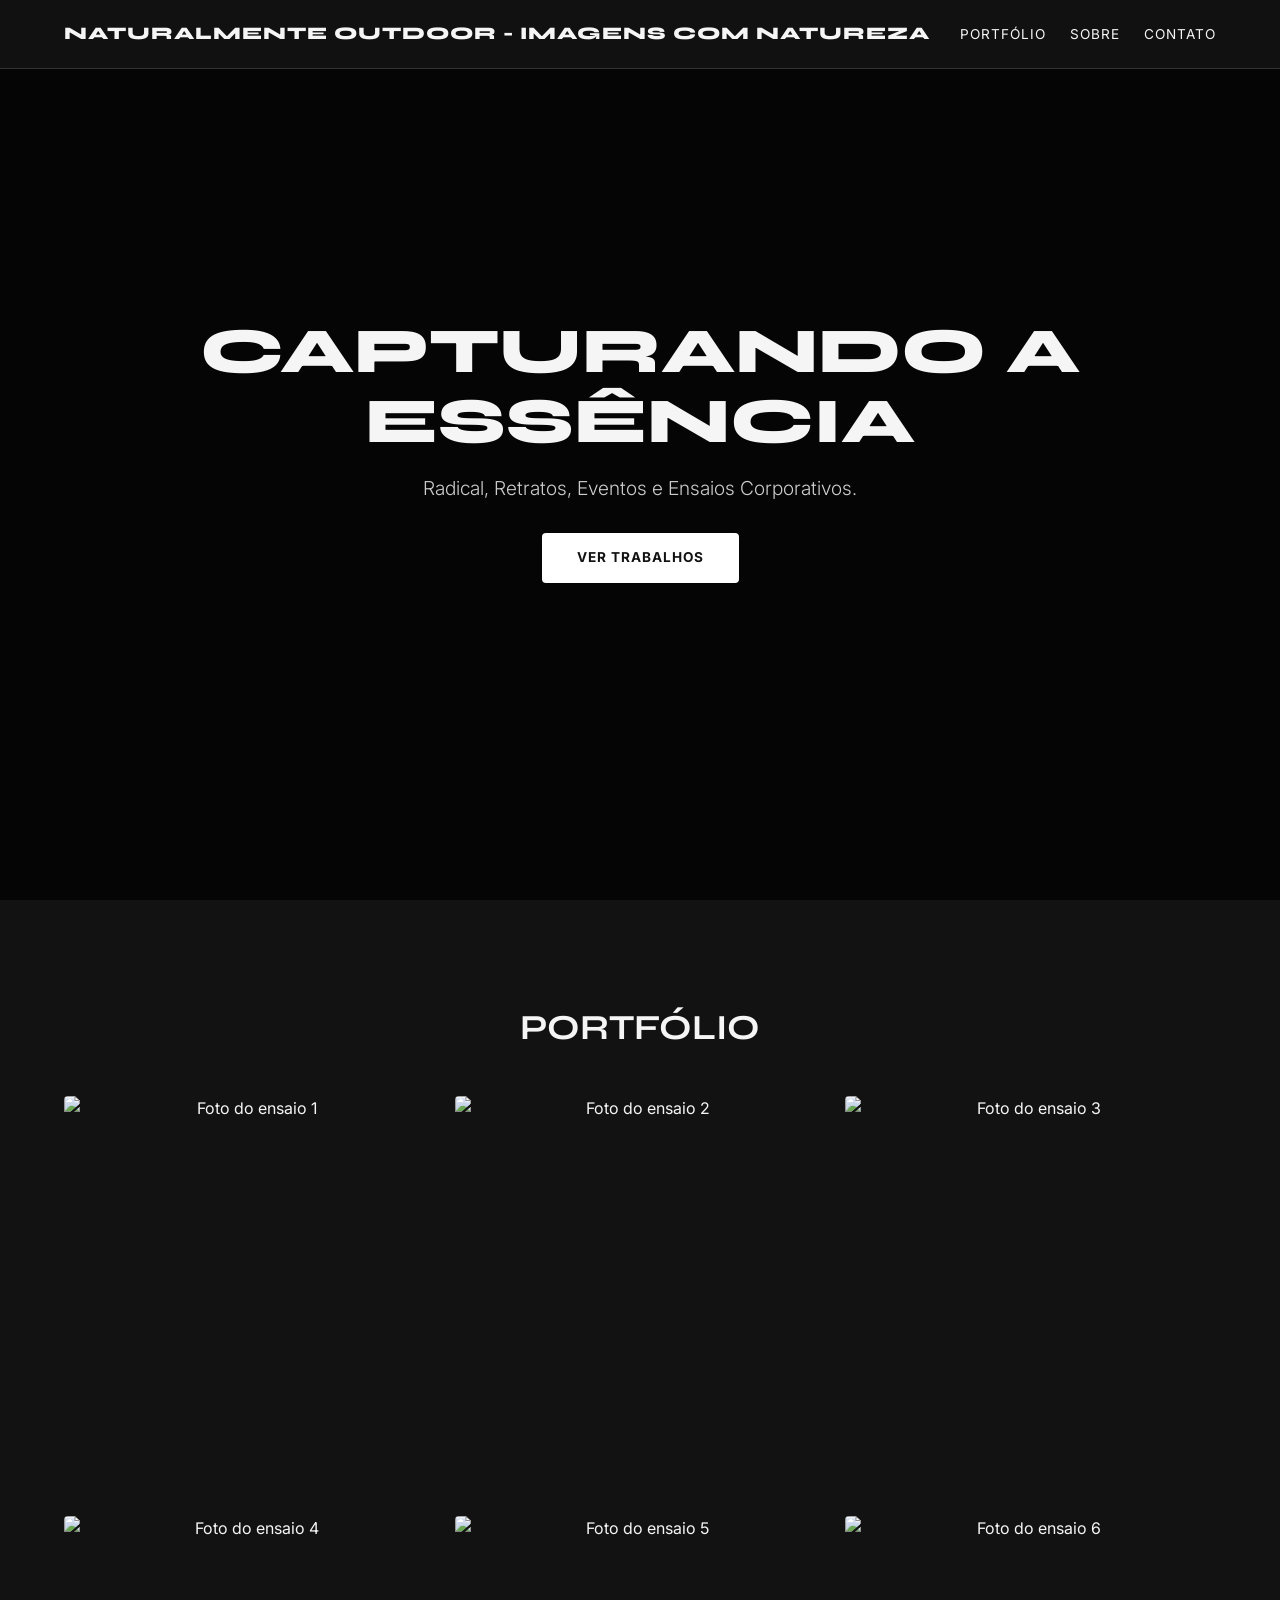
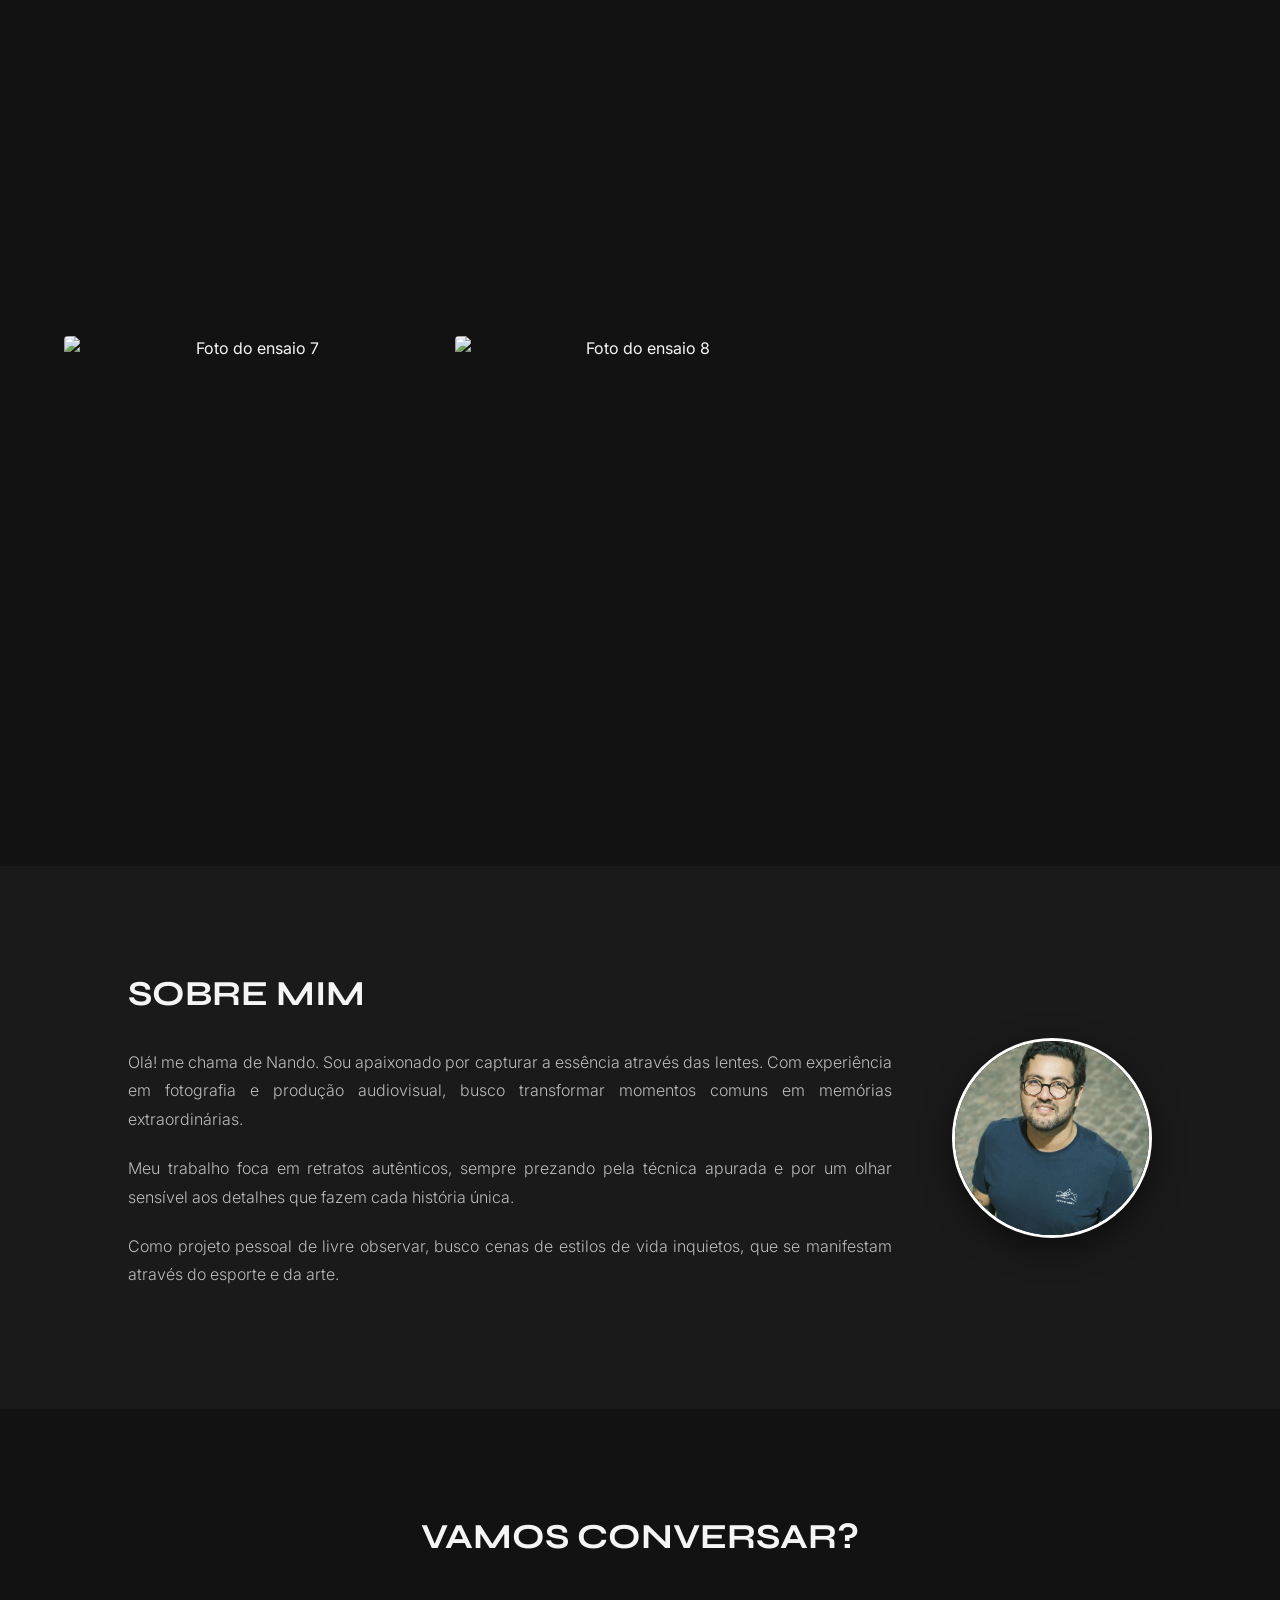
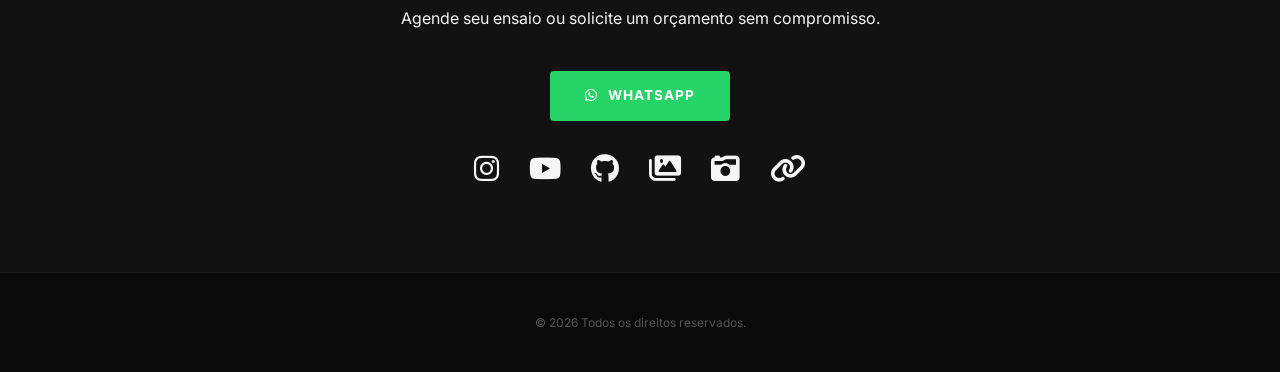
==== index.html @ 600b7ac5 "initial commit: Estrutura da landing page para perfil de fotografo" ====
<!DOCTYPE html>
<html lang="pt-BR">
<head>
    <meta charset="UTF-8">
    <meta name="viewport" content="width=device-width, initial-scale=1.0">
    <title>Fotógrafo | Portfólio</title>
    <link rel="stylesheet" href="css/style.css">
    <link rel="stylesheet" href="https://cdnjs.cloudflare.com/ajax/libs/font-awesome/6.0.0/css/all.min.css">
    <link href="https://fonts.googleapis.com/css2?family=Inter:wght@300;400&family=Syne:wght@400;700;800&display=swap" rel="stylesheet">
</head>
<body>

    <header>
        <div class="logo">NATURALMENTE OUTDOOR - Imagens com natureza</div>
        <nav>
            <a href="#portfolio">Portfólio</a>
            <a href="#sobre">Sobre</a>
            <a href="#contato">Contato</a>
        </nav>
    </header>

    <section id="hero">
        <h1>Capturando a Essência</h1>
        <p>Radical, Retratos, Eventos e Ensaios Corporativos.</p>
        <a href="#portfolio" class="btn">Ver Trabalhos</a>
    </section>


    <section id="portfolio">
        <h2>Portfólio</h2>
        <div class="gallery">
            <img src="https://picsum.photos/800/600?random=1" alt="Foto do ensaio 1">
            <img src="https://picsum.photos/800/600?random=2" alt="Foto do ensaio 2">
            <img src="https://picsum.photos/800/600?random=3" alt="Foto do ensaio 3">
            <img src="https://picsum.photos/800/600?random=4" alt="Foto do ensaio 4">
            <img src="https://picsum.photos/800/600?random=5" alt="Foto do ensaio 5">
            <img src="https://picsum.photos/800/600?random=6" alt="Foto do ensaio 6">
            <img src="https://picsum.photos/800/600?random=7" alt="Foto do ensaio 7">
            <img src="https://picsum.photos/800/600?random=8" alt="Foto do ensaio 8">
        </div>
    </section>

    <section id="sobre">
        <div class="container-sobre">
            <div class="sobre-texto">
                <h2>Sobre Mim</h2>
                <p>
                    Olá! me chama de Nando. Sou apaixonado por capturar a essência através das lentes. 
                    Com experiência em fotografia e produção audiovisual, busco transformar momentos 
                    comuns em memórias extraordinárias.
                </p>
                <p>
                    Meu trabalho foca em retratos autênticos, sempre prezando pela técnica apurada e por um olhar sensível 
                    aos detalhes que fazem cada história única. 
                </p>
                <p>
                    Como projeto pessoal de livre observar, busco cenas de estilos de vida inquietos, que se manifestam através do esporte e da arte. 
                </p>
            </div>
            <div class="sobre-foto">
                <img src="assets/euPerfil.jpg" alt="Foto de Nando" class="foto-perfil">
            </div>
        </div>
    </section>

    <section id="contato">
    <h2>Vamos conversar?</h2>
    <p>Agende seu ensaio ou solicite um orçamento sem compromisso.</p>
    
    <div class="social-container">
        <a href="https://wa.me/5582981393349" target="_blank" class="btn btn-whatsapp">
            <i class="fab fa-whatsapp"></i> WhatsApp
        </a>
        
        <div class="icones-sociais">
            <a href="https://instagram.com/nando.foco" target="_blank" title="Instagram">
                <i class="fab fa-instagram"></i>
            </a>
            <a href="https://youtube.com/f3captures" target="_blank" title="YouTube">
                <i class="fab fa-youtube"></i>
            </a>
            <a href="https://github.com/Fernandobrand" target="_blank" title="GitHub">
                 <i class="fab fa-github"></i>
            </a>
            <a href="https://www.shutterstock.com/g/f3rnandobrandao" target="_blank" title="Shutterstock">
                  <i class="fas fa-images"></i>
            </a>
            <a href="https://nando.focoradical.com.br/" target="_blank" title="FocoRadical - Venda de Fotos">
                <i class="fas fa-camera-retro"></i>
            </a>
            <a href="https://airgo.bio/nandobrandao" target="_blank" title="Airgo">
                <i class="fas fa-link"></i>
            </a>

        </div>
    </div>
</section>

    <footer>
        <p>&copy; 2026 Todos os direitos reservados.</p>
    </footer>

    <script>
        document.querySelectorAll('a[href^="#"]').forEach(anchor => {
            anchor.addEventListener('click', function (e) {
                e.preventDefault();
                document.querySelector(this.getAttribute('href')).scrollIntoView({
                    behavior: 'smooth'
                });
            });
        });
    </script>
</body>
</html>
---- css/style.css ----
/* ESTILO GLOBAL E FONTES
   Syne: Para títulos e logo (Artística/Moderna)
   Inter: Para textos e leitura (Limpa/Profissional)
*/

* { 
    margin: 0; 
    padding: 0; 
    box-sizing: border-box; 
    font-family: 'Inter', sans-serif; 
}

html { 
    scroll-behavior: smooth; 
}

body { 
    background-color: #121212; 
    color: #f5f5f5; 
    line-height: 1.6;
}

/* CABEÇALHO */
header { 
    display: flex; 
    justify-content: space-between; 
    align-items: center;
    padding: 20px 5%; 
    background: rgba(18, 18, 18, 0.95); 
    position: fixed; 
    width: 100%; 
    top: 0; 
    z-index: 100; 
    border-bottom: 1px solid #333;
}

.logo { 
    font-family: 'Syne', sans-serif;
    font-size: 1.1rem; 
    font-weight: 800; 
    letter-spacing: 1px; 
    text-transform: uppercase;
}

nav a { 
    color: #f5f5f5; 
    text-decoration: none; 
    margin-left: 20px; 
    font-size: 0.85rem; 
    text-transform: uppercase;
    letter-spacing: 1px;
    transition: 0.3s; 
}

nav a:hover { 
    color: #888; 
}

/* BANNER PRINCIPAL (HERO) */
#hero { 
    height: 100vh; 
    display: flex; 
    flex-direction: column; 
    justify-content: center; 
    align-items: center; 
    text-align: center; 
    background: linear-gradient(rgba(0,0,0,0.75), rgba(0,0,0,0.75)), url('https://picsum.photos/1920/1080?random=10') center/cover no-repeat; 
    padding: 0 20px; 
}

#hero h1 { 
    font-family: 'Syne', sans-serif;
    font-size: 4rem; 
    font-weight: 800;
    margin-bottom: 15px; 
    text-transform: uppercase;
    line-height: 1.1;
}

#hero p { 
    font-size: 1.2rem; 
    margin-bottom: 30px; 
    color: #ccc; 
    font-weight: 300;
}

/* SEÇÕES GENÉRICAS */
section { 
    padding: 100px 5% 80px; 
    text-align: center; 
}

h2 { 
    font-family: 'Syne', sans-serif;
    font-size: 2.2rem; 
    margin-bottom: 40px; 
    font-weight: 700; 
    text-transform: uppercase;
}

/* PORTFÓLIO E GALERIA */
.portfolio-grid, .gallery { 
    display: grid; 
    grid-template-columns: repeat(auto-fit, minmax(300px, 1fr)); 
    gap: 20px; 
    margin-bottom: 50px;
}

.card {
    position: relative;
    overflow: hidden;
    border-radius: 4px;
    height: 400px;
}

.card img, .gallery img { 
    width: 100%; 
    height: 400px; 
    object-fit: cover; 
    border-radius: 4px; 
    transition: transform 0.5s ease, filter 0.5s ease;
    cursor: pointer;
    filter: grayscale(30%);
}

.card:hover img, .gallery img:hover { 
    transform: scale(1.05); 
    filter: grayscale(0%);
}

.info {
    position: absolute;
    bottom: 0;
    width: 100%;
    padding: 20px;
    background: linear-gradient(transparent, rgba(0,0,0,0.9));
    color: white;
    font-weight: bold;
    text-align: left;
}

/* SEÇÃO SOBRE */
#sobre {
    background-color: #1a1a1a;
    padding: 100px 10%;
}

.container-sobre {
    display: flex;
    align-items: center;
    justify-content: space-between;
    gap: 60px;
    max-width: 1200px;
    margin: 0 auto;
}

.sobre-texto {
    flex: 1;
    text-align: justify;
}

.sobre-texto h2 {
    text-align: left;
    margin-bottom: 25px;
}

.sobre-texto p {
    margin-bottom: 20px;
    color: #bbb;
    font-weight: 300;
    line-height: 1.8;
}

.sobre-foto {
    flex: 0 0 auto;
    display: flex;
    justify-content: center;
    align-items: center;
}

.foto-perfil {
    width: 200px !important; 
    height: 200px !important;
    object-fit: cover;
    border-radius: 50%;
    border: 3px solid #fff;
    box-shadow: 0 10px 30px rgba(0,0,0,0.5);
    flex-shrink: 0;
}

/* BOTÕES */
.btn { 
    display: inline-block; 
    padding: 14px 35px; 
    background: #fff; 
    color: #121212; 
    text-decoration: none; 
    font-weight: bold; 
    border-radius: 4px; 
    transition: 0.3s; 
    text-transform: uppercase; 
    letter-spacing: 1px; 
    font-size: 0.85rem;
}

.btn:hover { 
    background: #ccc; 
    transform: translateY(-2px); 
}

.btn-whatsapp { 
    background: #25D366; 
    color: #fff; 
    display: flex;
    align-items: center;
    gap: 10px;
}

.btn-whatsapp:hover { 
    background: #1ebe5d; 
    color: #fff;
}

/* MÍDIAS SOCIAIS */
.social-container {
    display: flex;
    flex-direction: column;
    align-items: center;
    gap: 25px;
    margin-top: 40px;
}

.icones-sociais {
    display: flex;
    gap: 30px;
}

.icones-sociais a {
    color: #f5f5f5;
    font-size: 1.8rem;
    transition: 0.4s cubic-bezier(0.175, 0.885, 0.32, 1.275);
}

.icones-sociais a:hover {
    transform: scale(1.2) translateY(-5px);
}

/* Cores de Hover Redes Sociais */
.icones-sociais a .fa-instagram:hover { color: #E1306C; }
.icones-sociais a .fa-youtube:hover { color: #FF0000; }
.icones-sociais a .fa-github:hover { color: #6e5494; }
.icones-sociais a .fa-images:hover { color: #f58220; } /* Shutterstock */



/* RODAPÉ */
footer { 
    text-align: center; 
    padding: 40px; 
    background: #0a0a0a; 
    font-size: 0.75rem; 
    color: #555; 
    border-top: 1px solid #1a1a1a;
}

/* RESPONSIVIDADE */
@media (max-width: 900px) {
    #hero h1 { font-size: 2.8rem; }
    .container-sobre { flex-direction: column; text-align: center; gap: 40px; }
    .sobre-texto h2 { text-align: center; }
    .sobre-texto { text-align: justify; }
}

@media (max-width: 600px) {
    header { flex-direction: column; gap: 15px; }
    nav a { margin: 0 8px; font-size: 0.75rem; }
    #hero h1 { font-size: 2.2rem; }
    .foto-perfil { width: 150px !important; height: 150px !important; }
}
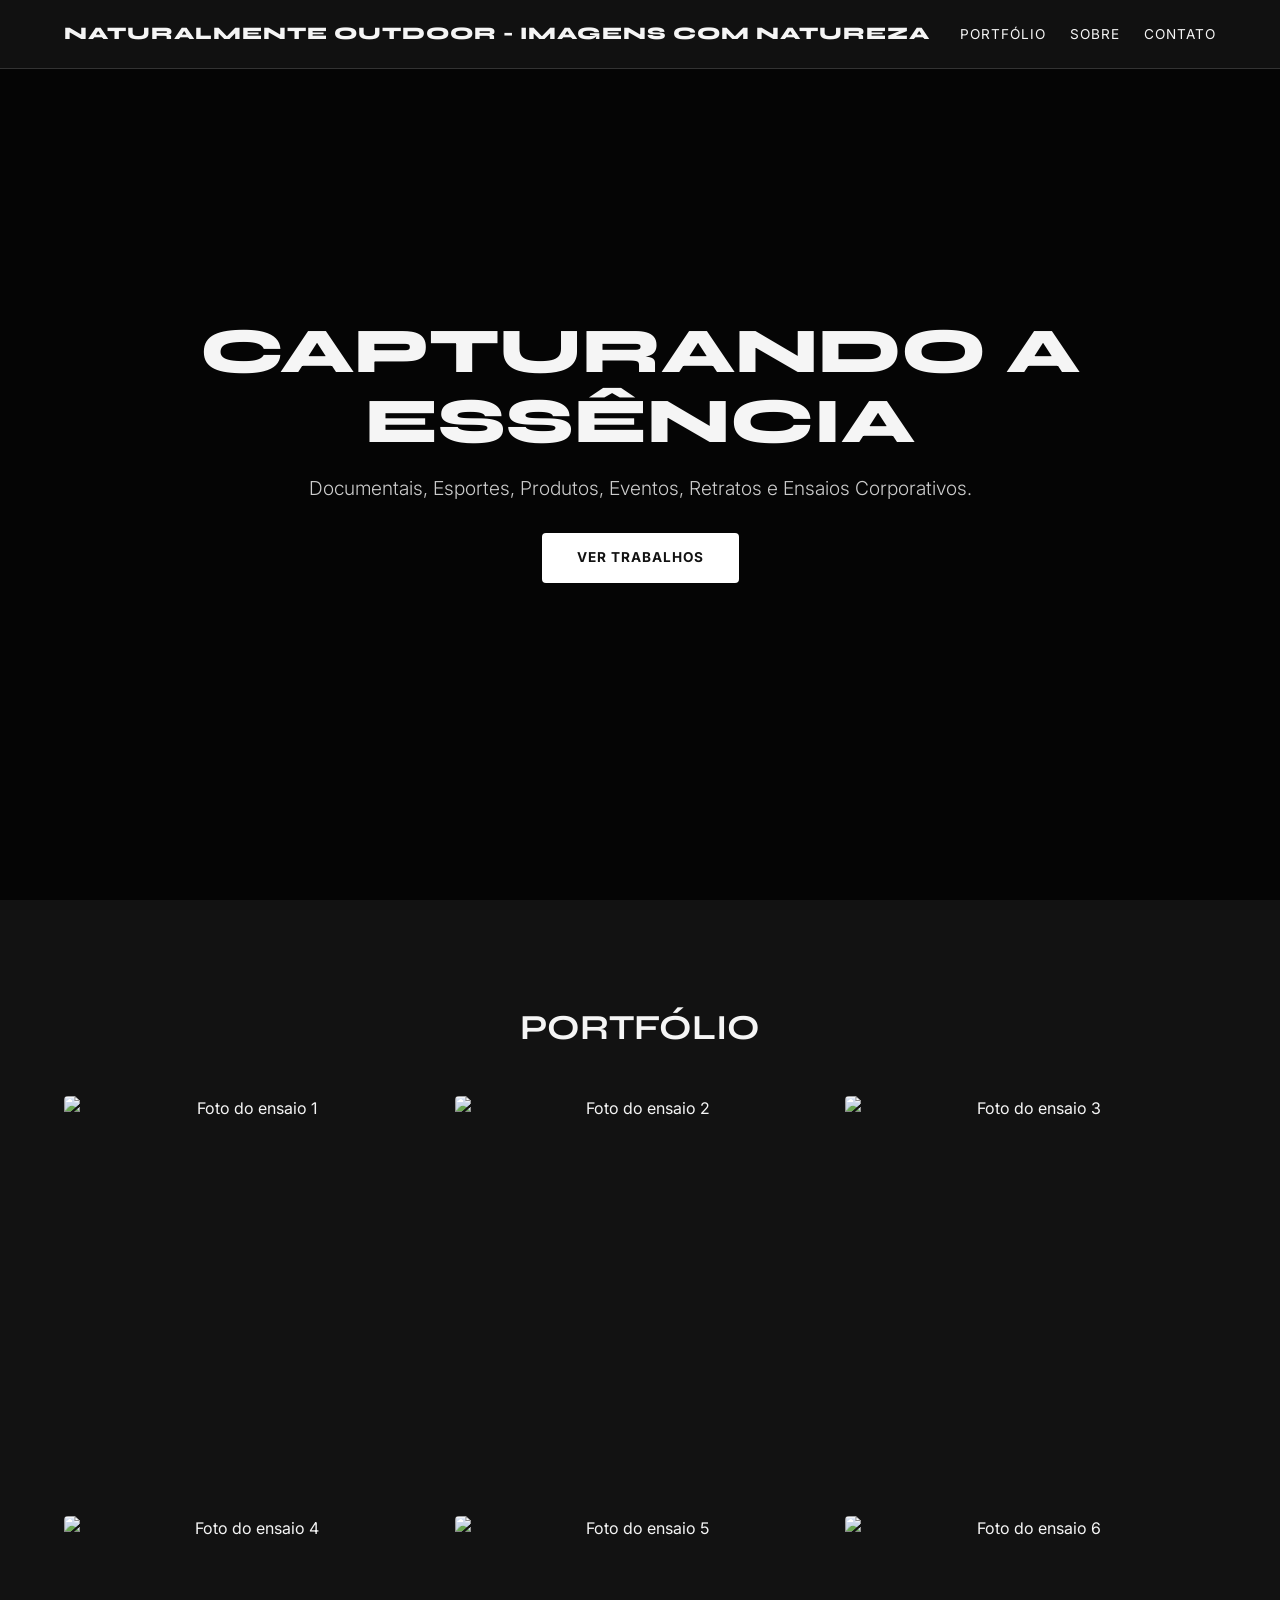
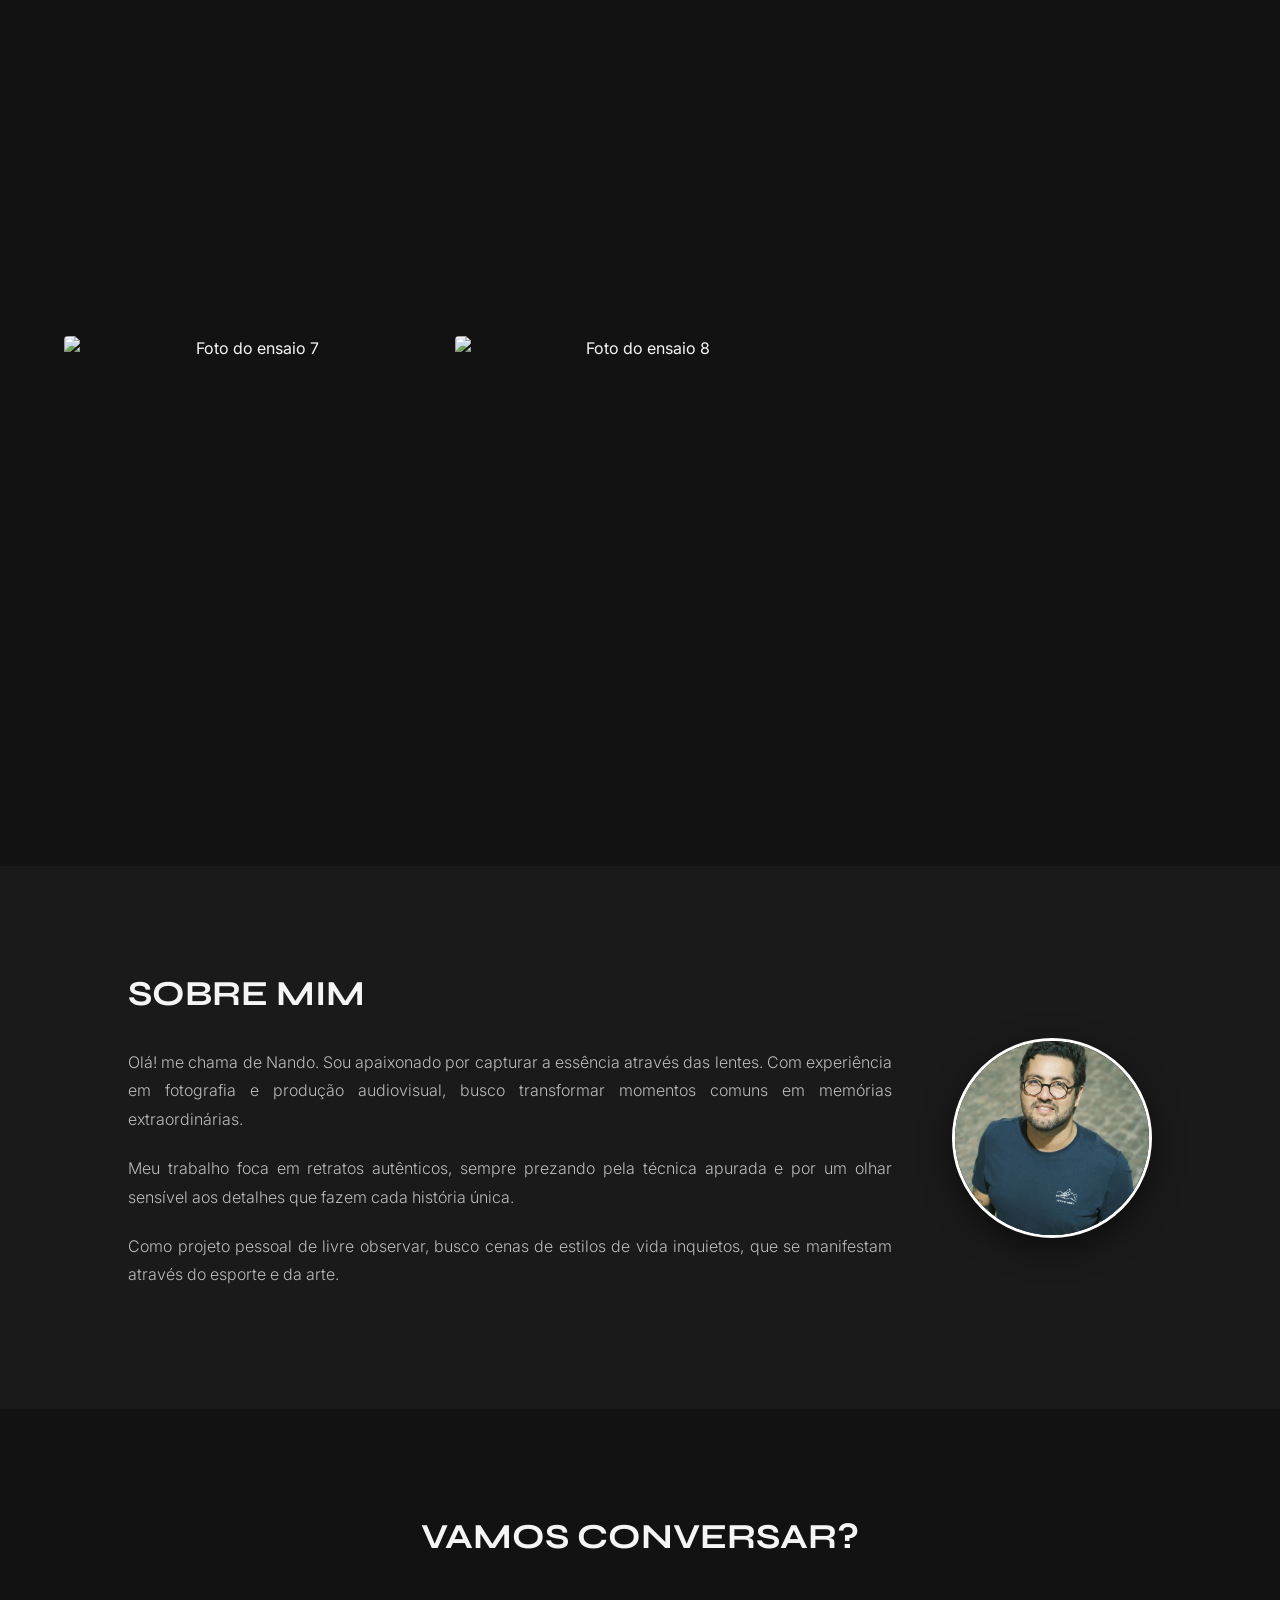
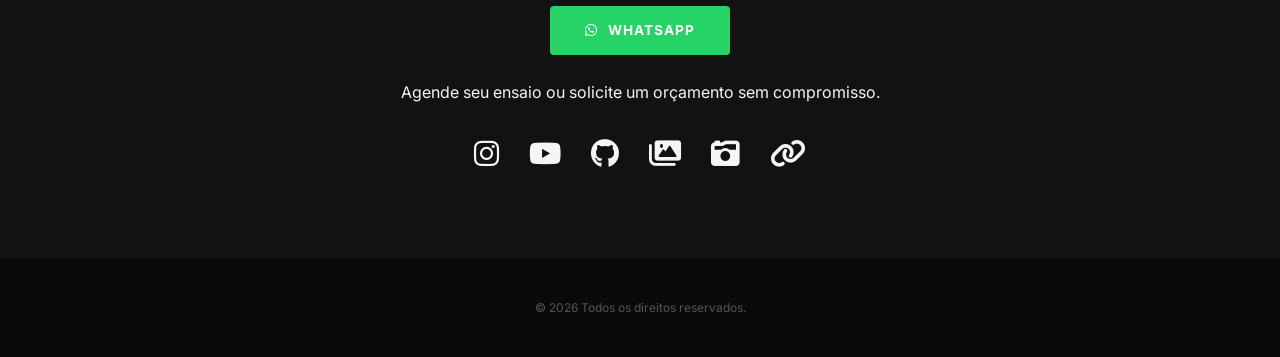
==== commit f9683468: "update simples de texto" ====
--- a/index.html
+++ b/index.html
@@ -21,7 +21,7 @@
 
     <section id="hero">
         <h1>Capturando a Essência</h1>
-        <p>Radical, Retratos, Eventos e Ensaios Corporativos.</p>
+        <p>Documentais, Esportes, Produtos, Eventos, Retratos e Ensaios Corporativos.</p>
         <a href="#portfolio" class="btn">Ver Trabalhos</a>
     </section>
 
@@ -64,37 +64,37 @@
     </section>
 
     <section id="contato">
-    <h2>Vamos conversar?</h2>
-    <p>Agende seu ensaio ou solicite um orçamento sem compromisso.</p>
-    
-    <div class="social-container">
-        <a href="https://wa.me/5582981393349" target="_blank" class="btn btn-whatsapp">
-            <i class="fab fa-whatsapp"></i> WhatsApp
-        </a>
-        
-        <div class="icones-sociais">
-            <a href="https://instagram.com/nando.foco" target="_blank" title="Instagram">
-                <i class="fab fa-instagram"></i>
+        <h2>Vamos conversar?</h2>
+        <div class="social-container">
+            
+            <a href="https://wa.me/5582981393349" target="_blank" class="btn btn-whatsapp">
+                <i class="fab fa-whatsapp"></i> WhatsApp
             </a>
-            <a href="https://youtube.com/f3captures" target="_blank" title="YouTube">
-                <i class="fab fa-youtube"></i>
-            </a>
-            <a href="https://github.com/Fernandobrand" target="_blank" title="GitHub">
-                 <i class="fab fa-github"></i>
-            </a>
-            <a href="https://www.shutterstock.com/g/f3rnandobrandao" target="_blank" title="Shutterstock">
-                  <i class="fas fa-images"></i>
-            </a>
-            <a href="https://nando.focoradical.com.br/" target="_blank" title="FocoRadical - Venda de Fotos">
-                <i class="fas fa-camera-retro"></i>
-            </a>
-            <a href="https://airgo.bio/nandobrandao" target="_blank" title="Airgo">
-                <i class="fas fa-link"></i>
-            </a>
+            <p>Agende seu ensaio ou solicite um orçamento sem compromisso.</p>
+            
+            <div class="icones-sociais">
+                <a href="https://instagram.com/nando.foco" target="_blank" title="Instagram">
+                    <i class="fab fa-instagram"></i>
+                </a>
+                <a href="https://youtube.com/f3captures" target="_blank" title="YouTube">
+                    <i class="fab fa-youtube"></i>
+                </a>
+                <a href="https://github.com/Fernandobrand" target="_blank" title="GitHub">
+                    <i class="fab fa-github"></i>
+                </a>
+                <a href="https://www.shutterstock.com/g/f3rnandobrandao" target="_blank" title="Shutterstock">
+                    <i class="fas fa-images"></i>
+                </a>
+                <a href="https://nando.focoradical.com.br/" target="_blank" title="FocoRadical - Venda de Fotos">
+                    <i class="fas fa-camera-retro"></i>
+                </a>
+                <a href="https://airgo.bio/nandobrandao" target="_blank" title="Airgo">
+                    <i class="fas fa-link"></i>
+                </a>
 
+            </div>
         </div>
-    </div>
-</section>
+    </section>
 
     <footer>
         <p>&copy; 2026 Todos os direitos reservados.</p>
@@ -110,5 +110,18 @@
             });
         });
     </script>
+    <script>
+    // Bloqueia o botão direito
+    document.addEventListener('contextmenu', event => event.preventDefault());
+
+    // Bloqueia atalhos como F12, Ctrl+Shift+I, Ctrl+U
+    document.onkeydown = function(e) {
+        if (e.keyCode == 123 || 
+            (e.ctrlKey && e.shiftKey && e.keyCode == 'I'.charCodeAt(0)) || 
+            (e.ctrlKey && e.keyCode == 'U'.charCodeAt(0))) {
+            return false;
+        }
+    };
+</script>
 </body>
 </html>
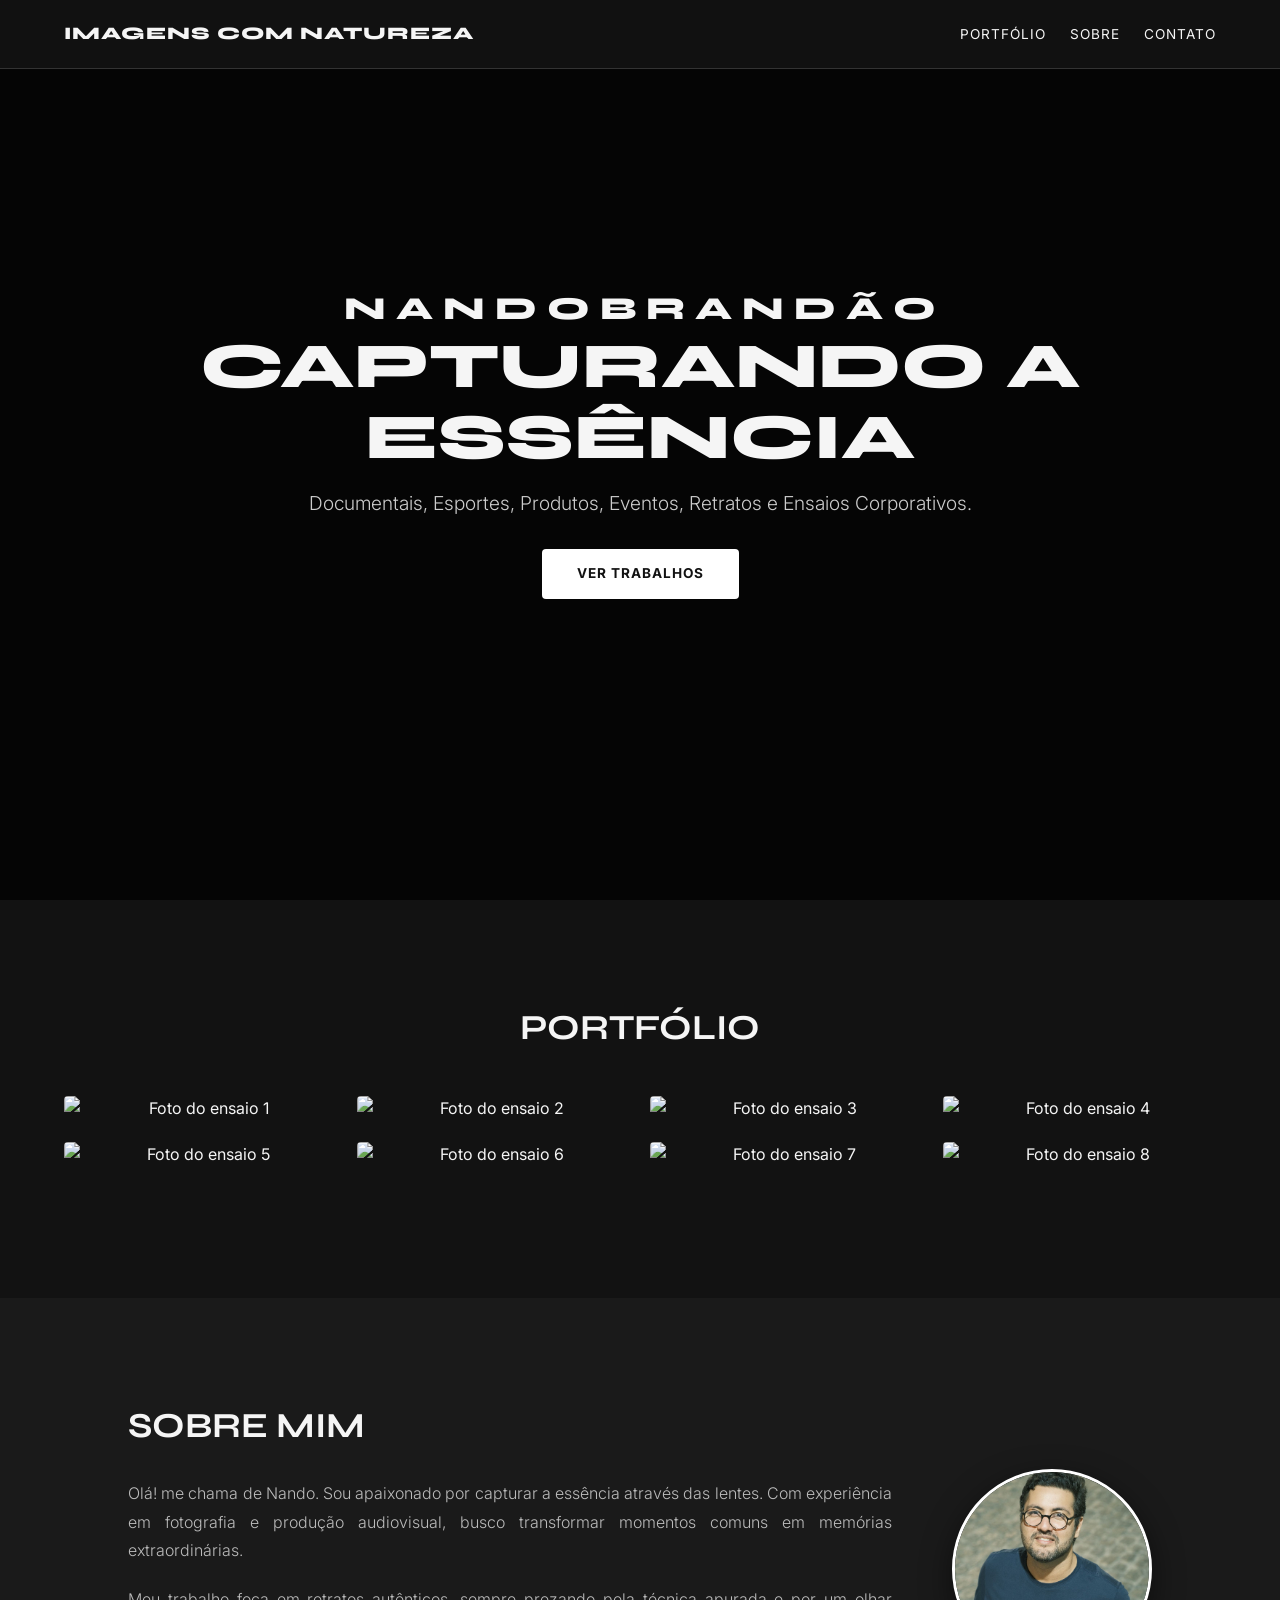
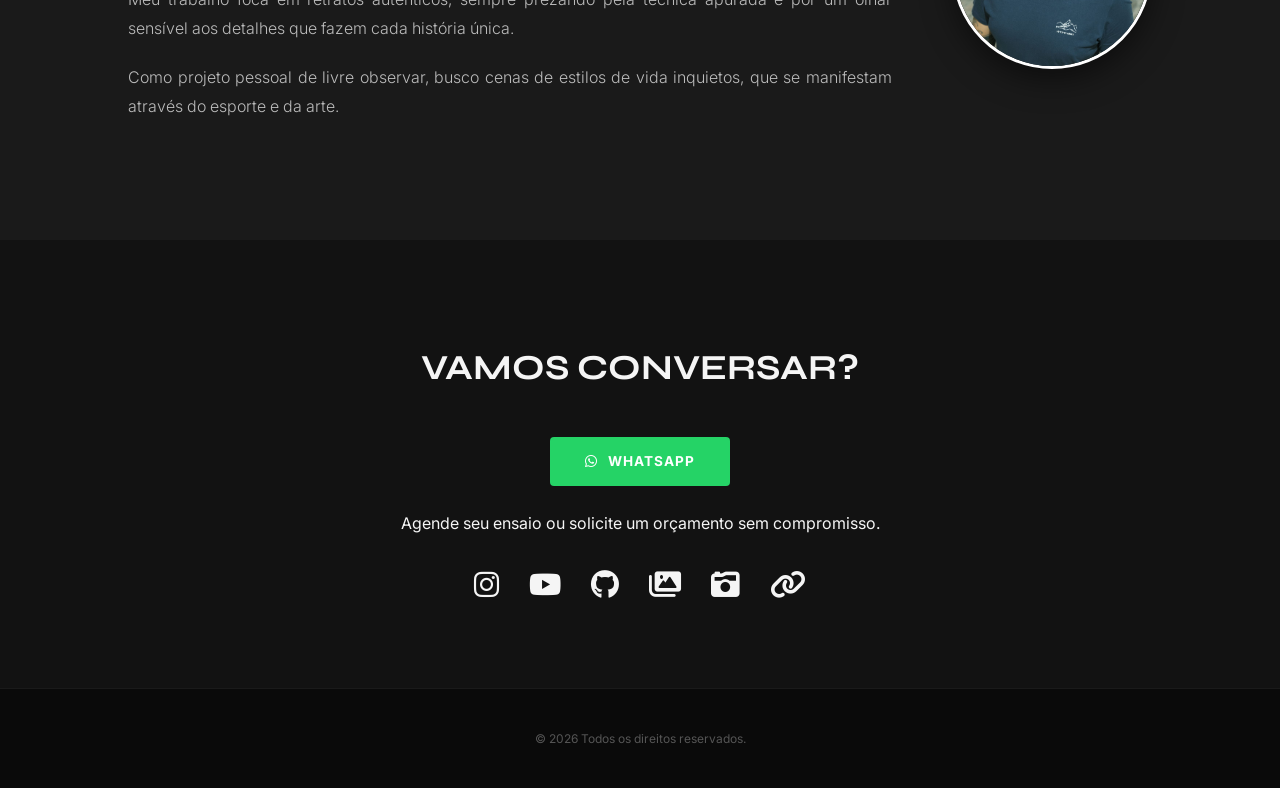
==== commit 2481e66e: "update simples de texto" ====
--- a/index.html
+++ b/index.html
@@ -3,7 +3,7 @@
 <head>
     <meta charset="UTF-8">
     <meta name="viewport" content="width=device-width, initial-scale=1.0">
-    <title>Fotógrafo | Portfólio</title>
+    <title>Nando Brandão | Fotógrafo</title>
     <link rel="stylesheet" href="css/style.css">
     <link rel="stylesheet" href="https://cdnjs.cloudflare.com/ajax/libs/font-awesome/6.0.0/css/all.min.css">
     <link href="https://fonts.googleapis.com/css2?family=Inter:wght@300;400&family=Syne:wght@400;700;800&display=swap" rel="stylesheet">
@@ -11,7 +11,7 @@
 <body>
 
     <header>
-        <div class="logo">NATURALMENTE OUTDOOR - Imagens com natureza</div>
+        <div class="logo">IMAGENS COM NATUREZA</div>
         <nav>
             <a href="#portfolio">Portfólio</a>
             <a href="#sobre">Sobre</a>
@@ -20,6 +20,7 @@
     </header>
 
     <section id="hero">
+        <h2>N a n d o   B r a n d ã o </h2> 
         <h1>Capturando a Essência</h1>
         <p>Documentais, Esportes, Produtos, Eventos, Retratos e Ensaios Corporativos.</p>
         <a href="#portfolio" class="btn">Ver Trabalhos</a>
@@ -29,8 +30,8 @@
     <section id="portfolio">
         <h2>Portfólio</h2>
         <div class="gallery">
-            <img src="https://picsum.photos/800/600?random=1" alt="Foto do ensaio 1">
-            <img src="https://picsum.photos/800/600?random=2" alt="Foto do ensaio 2">
+            <img src="https://picsum.photos/800/600?random=3" alt="Foto do ensaio 1">
+            <img src="https://picsum.photos/800/600?random=3" alt="Foto do ensaio 2">
             <img src="https://picsum.photos/800/600?random=3" alt="Foto do ensaio 3">
             <img src="https://picsum.photos/800/600?random=4" alt="Foto do ensaio 4">
             <img src="https://picsum.photos/800/600?random=5" alt="Foto do ensaio 5">
--- a/css/style.css
+++ b/css/style.css
@@ -76,6 +76,14 @@
     text-transform: uppercase;
     line-height: 1.1;
 }
+#hero h2 { 
+    font-family: 'Syne', sans-serif;
+    font-size: 2rem; 
+    font-weight: 800;
+    margin-bottom: 15px; 
+    text-transform: capitalize;
+    line-height: 0.5;
+}
 
 #hero p { 
     font-size: 1.2rem; 
@@ -98,10 +106,12 @@
     text-transform: uppercase;
 }
 
-/* PORTFÓLIO E GALERIA */
+/* PORTFÓLIO E GALERIA
+   Configurado para 4 colunas em telas grandes (Desktop)
+*/
 .portfolio-grid, .gallery { 
     display: grid; 
-    grid-template-columns: repeat(auto-fit, minmax(300px, 1fr)); 
+    grid-template-columns: repeat(4, 1fr); /* Força 4 colunas */
     gap: 20px; 
     margin-bottom: 50px;
 }
@@ -110,12 +120,12 @@
     position: relative;
     overflow: hidden;
     border-radius: 4px;
-    height: 400px;
+    height: 300px; /* Ajustado para manter harmonia com 4 colunas */
 }
 
 .card img, .gallery img { 
     width: 100%; 
-    height: 400px; 
+    height: 100%; 
     object-fit: cover; 
     border-radius: 4px; 
     transition: transform 0.5s ease, filter 0.5s ease;
@@ -269,6 +279,11 @@
     .container-sobre { flex-direction: column; text-align: center; gap: 40px; }
     .sobre-texto h2 { text-align: center; }
     .sobre-texto { text-align: justify; }
+    
+    /* Ajuste para 2 colunas em tablets e telas médias */
+    .portfolio-grid, .gallery {
+        grid-template-columns: repeat(2, 1fr);
+    }
 }
 
 @media (max-width: 600px) {
@@ -276,4 +291,14 @@
     nav a { margin: 0 8px; font-size: 0.75rem; }
     #hero h1 { font-size: 2.2rem; }
     .foto-perfil { width: 150px !important; height: 150px !important; }
+
+    /* Força 2 colunas no celular conforme solicitado */
+    .portfolio-grid, .gallery {
+        grid-template-columns: repeat(2, 1fr);
+        gap: 10px;
+    }
+    
+    .card {
+        height: 200px; /* Altura menor para telas pequenas */
+    }
 }
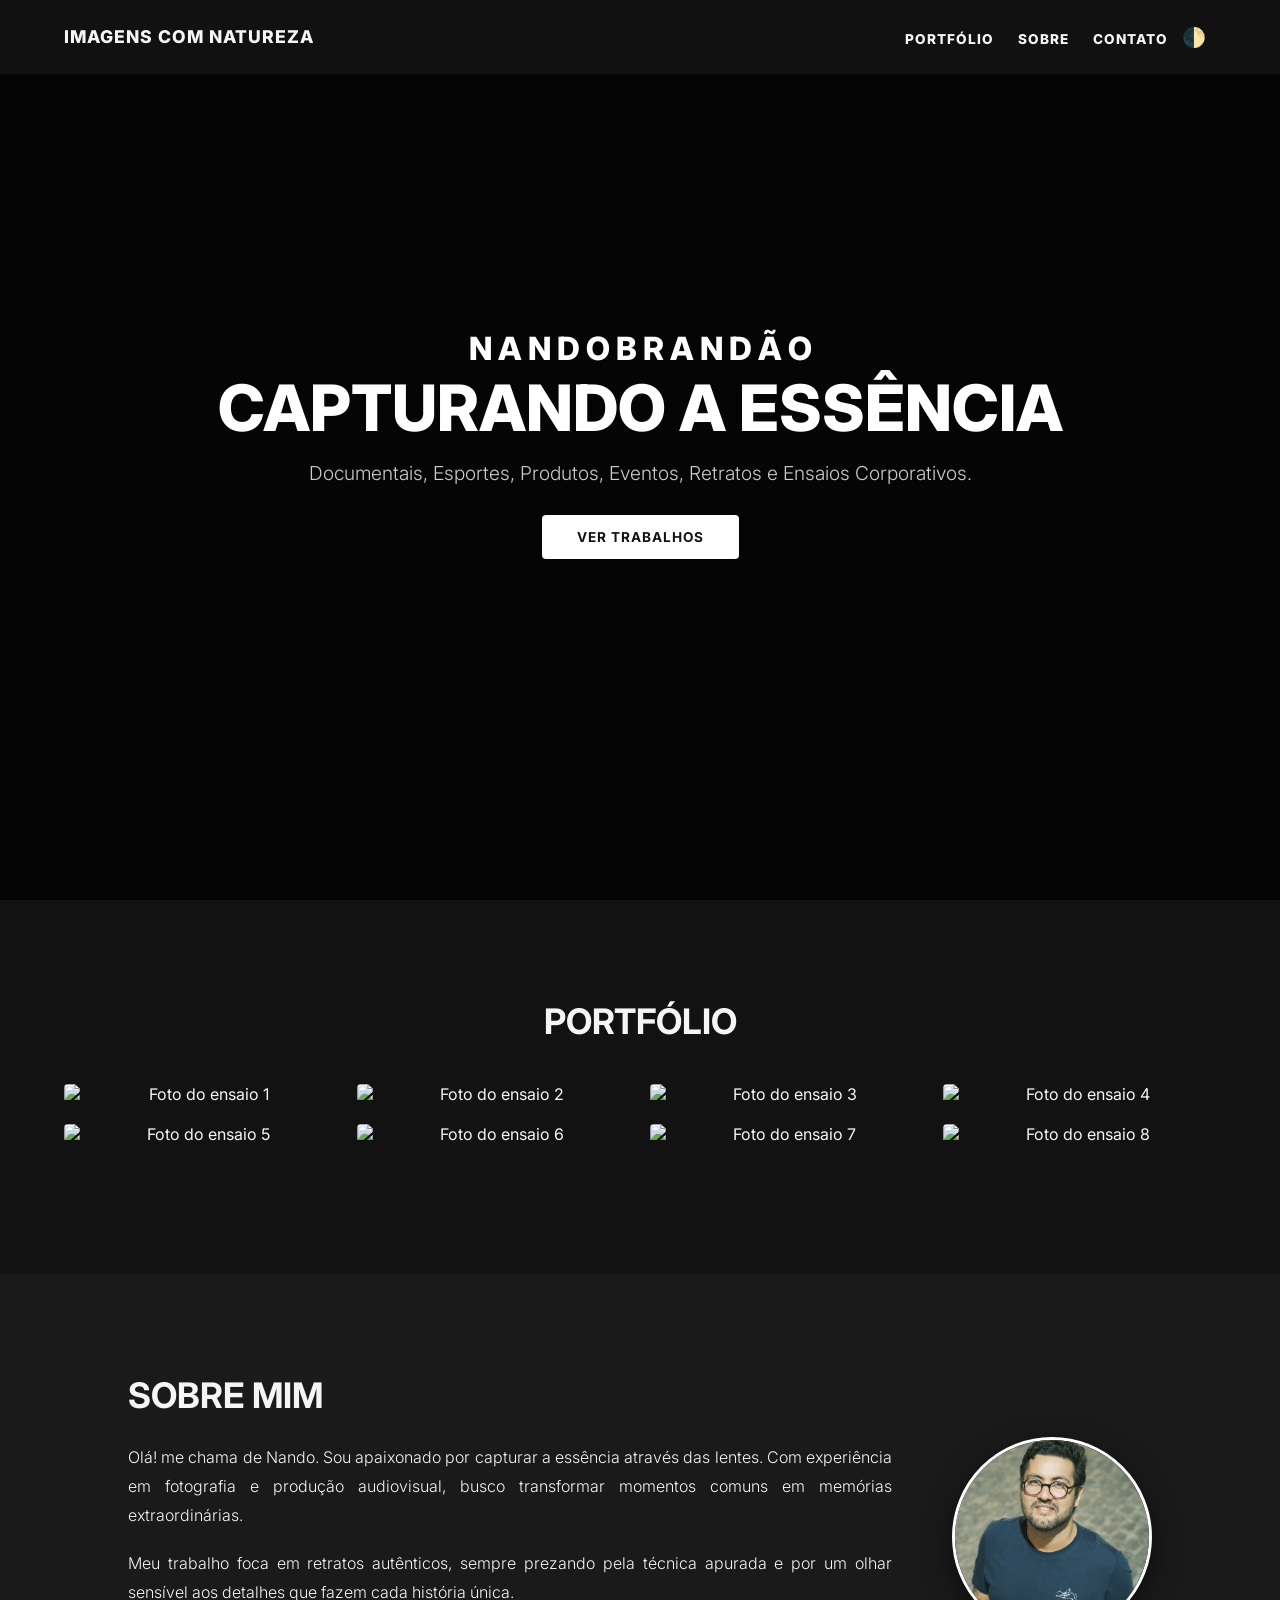
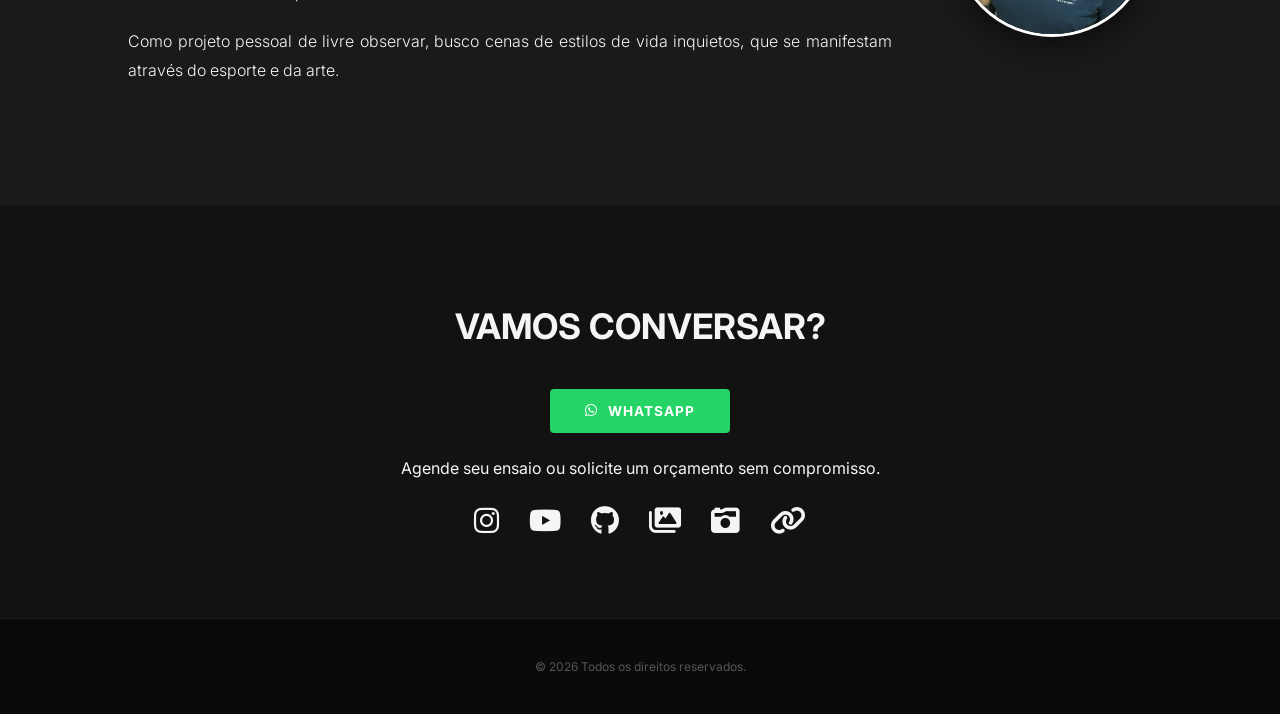
==== commit 5385c834: "update simples de texto" ====
--- a/index.html
+++ b/index.html
@@ -11,24 +11,26 @@
 <body>
 
     <header>
-        <div class="logo">IMAGENS COM NATUREZA</div>
+        <div class="logo"><span class="destaque-tech">IMAGENS COM NATUREZA </span></div>
         <nav>
             <a href="#portfolio">Portfólio</a>
             <a href="#sobre">Sobre</a>
             <a href="#contato">Contato</a>
+            <button id="theme-toggle" class="btn-theme">🌓</button>
         </nav>
+        
     </header>
 
     <section id="hero">
-        <h2>N a n d o   B r a n d ã o </h2> 
-        <h1>Capturando a Essência</h1>
-        <p>Documentais, Esportes, Produtos, Eventos, Retratos e Ensaios Corporativos.</p>
+        <h2><span class="destaque-tech">N a n d o   B r a n d ã o </span></h2> 
+        <h1><span class="destaque-tech">Capturando a Essência</span></h1>
+        <p><span class="destaque-tech">Documentais, Esportes, Produtos, Eventos, Retratos e Ensaios Corporativos.</span></p>
         <a href="#portfolio" class="btn">Ver Trabalhos</a>
     </section>
 
 
     <section id="portfolio">
-        <h2>Portfólio</h2>
+        <h2><span class="destaque-tech">Portfólio</span></h2>
         <div class="gallery">
             <img src="https://picsum.photos/800/600?random=3" alt="Foto do ensaio 1">
             <img src="https://picsum.photos/800/600?random=3" alt="Foto do ensaio 2">
@@ -44,7 +46,7 @@
     <section id="sobre">
         <div class="container-sobre">
             <div class="sobre-texto">
-                <h2>Sobre Mim</h2>
+                <h2><span class="destaque-tech">Sobre Mim </span></h2>
                 <p>
                     Olá! me chama de Nando. Sou apaixonado por capturar a essência através das lentes. 
                     Com experiência em fotografia e produção audiovisual, busco transformar momentos 
@@ -59,13 +61,17 @@
                 </p>
             </div>
             <div class="sobre-foto">
-                <img src="assets/euPerfil.jpg" alt="Foto de Nando" class="foto-perfil">
+                <span class="destaque-tech">
+                 <a href="https://wa.me/5582981393349" >
+                  <img src="assets/euPerfil.jpg" alt="Foto de Nando" class="foto-perfil" >
+                 </a> 
+                </span>
             </div>
         </div>
     </section>
 
     <section id="contato">
-        <h2>Vamos conversar?</h2>
+        <h2><span class="destaque-tech">Vamos conversar?</span></h2>
         <div class="social-container">
             
             <a href="https://wa.me/5582981393349" target="_blank" class="btn btn-whatsapp">
@@ -112,17 +118,34 @@
         });
     </script>
     <script>
-    // Bloqueia o botão direito
-    document.addEventListener('contextmenu', event => event.preventDefault());
+        // Bloqueia o botão direito
+        document.addEventListener('contextmenu', event => event.preventDefault());
 
-    // Bloqueia atalhos como F12, Ctrl+Shift+I, Ctrl+U
-    document.onkeydown = function(e) {
-        if (e.keyCode == 123 || 
-            (e.ctrlKey && e.shiftKey && e.keyCode == 'I'.charCodeAt(0)) || 
-            (e.ctrlKey && e.keyCode == 'U'.charCodeAt(0))) {
-            return false;
+        // Bloqueia atalhos como F12, Ctrl+Shift+I, Ctrl+U
+        document.onkeydown = function(e) {
+            if (e.keyCode == 123 || 
+                (e.ctrlKey && e.shiftKey && e.keyCode == 'I'.charCodeAt(0)) || 
+                (e.ctrlKey && e.keyCode == 'U'.charCodeAt(0))) {
+                return false;
+            }
+        };
+    </script>
+    <script>
+        const themeToggle = document.getElementById('theme-toggle');
+        const body = document.body;
+
+        themeToggle.addEventListener('click', () => {
+            body.classList.toggle('light-mode');
+            
+            // Salva a preferência do usuário (Útil para quem volta ao site)
+            const isLight = body.classList.contains('light-mode');
+            localStorage.setItem('theme', isLight ? 'light' : 'dark');
+        });
+
+        // Mantém o tema escolhido ao atualizar a página
+        if (localStorage.getItem('theme') === 'light') {
+            body.classList.add('light-mode');
         }
-    };
-</script>
+    </script>
 </body>
 </html>
--- a/css/style.css
+++ b/css/style.css
@@ -14,11 +14,40 @@
     scroll-behavior: smooth; 
 }
 
+:root {
+    /* MODO ESCURO (Padrão) */
+    --bg-color: #121212;
+    --text-color: #f5f5f5;
+    --header-bg: rgba(18, 18, 18, 0.95);
+    --card-bg: #1a1a1a;
+    --accent-color: #00ff41; /* Verde tech que você gostou */
+}
+
+.destaque-tech:hover {
+    color:var(--accent-color);
+    transition: 0.3s;
+   
+}
+
+/* CLASSE PARA MODO CLARO */
+body.light-mode {
+    --bg-color: #ffffff;
+    --text-color: #121212;
+    --header-bg: rgba(255, 255, 255, 0.95);
+    --card-bg: #f0f0f0;
+    --accent-color: #2a9660; /* Verde mais escuro para leitura no branco */
+}
+
 body { 
-    background-color: #121212; 
-    color: #f5f5f5; 
-    line-height: 1.6;
-}
+    background-color: var(--bg-color); 
+    color: var(--text-color); 
+    transition: background-color 0.3s, color 0.3s; /* Transição suave */
+}
+
+
+
+
+
 
 /* CABEÇALHO */
 header { 
@@ -26,7 +55,7 @@
     justify-content: space-between; 
     align-items: center;
     padding: 20px 5%; 
-    background: rgba(18, 18, 18, 0.95); 
+    background: var(--header-bg); 
     position: fixed; 
     width: 100%; 
     top: 0; 
@@ -40,20 +69,44 @@
     font-weight: 800; 
     letter-spacing: 1px; 
     text-transform: uppercase;
-}
+    
+}
+
 
 nav a { 
-    color: #f5f5f5; 
+    color: var(--text-color); 
     text-decoration: none; 
     margin-left: 20px; 
     font-size: 0.85rem; 
+    font-weight: 800; 
     text-transform: uppercase;
     letter-spacing: 1px;
     transition: 0.3s; 
 }
 
 nav a:hover { 
-    color: #888; 
+    color:var(--accent-color); 
+    
+}
+
+header {
+   border-bottom: 0px; 
+}
+
+.btn-theme {
+    background: none;
+    border: 0px solid var(--text-color);
+    color: var(--text-color);
+    padding: 5px 10px;
+    cursor: pointer;
+    border-radius: 20px;
+    font-size: 1.2rem;
+    transition: 0.3s;
+}
+
+.btn-theme:hover {
+    transform: scale(1.2);
+   
 }
 
 /* BANNER PRINCIPAL (HERO) */
@@ -75,6 +128,7 @@
     margin-bottom: 15px; 
     text-transform: uppercase;
     line-height: 1.1;
+    color: white;
 }
 #hero h2 { 
     font-family: 'Syne', sans-serif;
@@ -83,6 +137,7 @@
     margin-bottom: 15px; 
     text-transform: capitalize;
     line-height: 0.5;
+    color: white;
 }
 
 #hero p { 
@@ -151,7 +206,7 @@
 
 /* SEÇÃO SOBRE */
 #sobre {
-    background-color: #1a1a1a;
+    background-color: var(--card-bg);
     padding: 100px 10%;
 }
 
@@ -167,6 +222,7 @@
 .sobre-texto {
     flex: 1;
     text-align: justify;
+    color: --text-color;
 }
 
 .sobre-texto h2 {
@@ -176,7 +232,7 @@
 
 .sobre-texto p {
     margin-bottom: 20px;
-    color: #bbb;
+    color: --text-color;
     font-weight: 300;
     line-height: 1.8;
 }
@@ -194,6 +250,14 @@
     object-fit: cover;
     border-radius: 50%;
     border: 3px solid #fff;
+    box-shadow: 0 10px 30px rgba(0,0,0,0.5);
+    flex-shrink: 0;
+}
+.foto-perfil:hover{
+    transform: scale(1.2);
+    object-fit: cover;
+    border-radius: 50%;
+    border: 5px solid var(--accent-color);
     box-shadow: 0 10px 30px rgba(0,0,0,0.5);
     flex-shrink: 0;
 }
@@ -214,7 +278,7 @@
 }
 
 .btn:hover { 
-    background: #ccc; 
+    background: var(--accent-color); 
     transform: translateY(-2px); 
 }
 
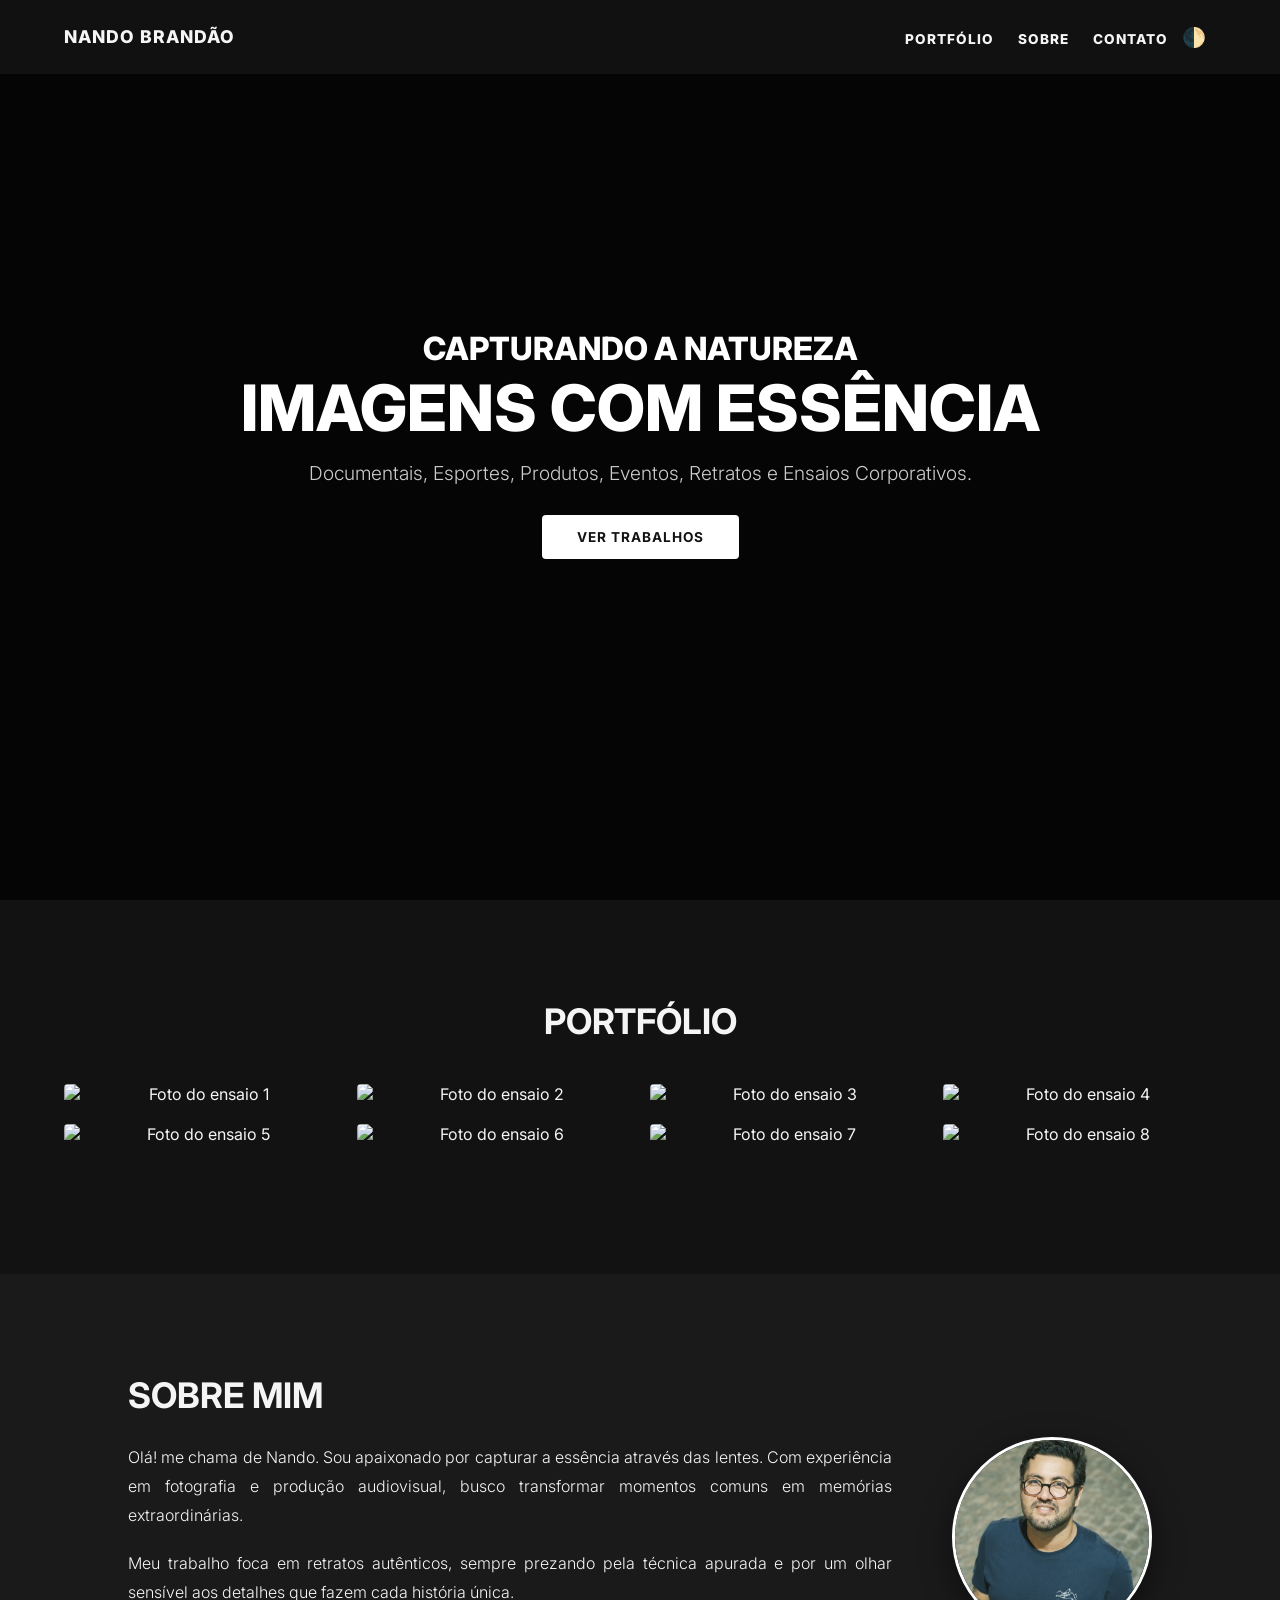
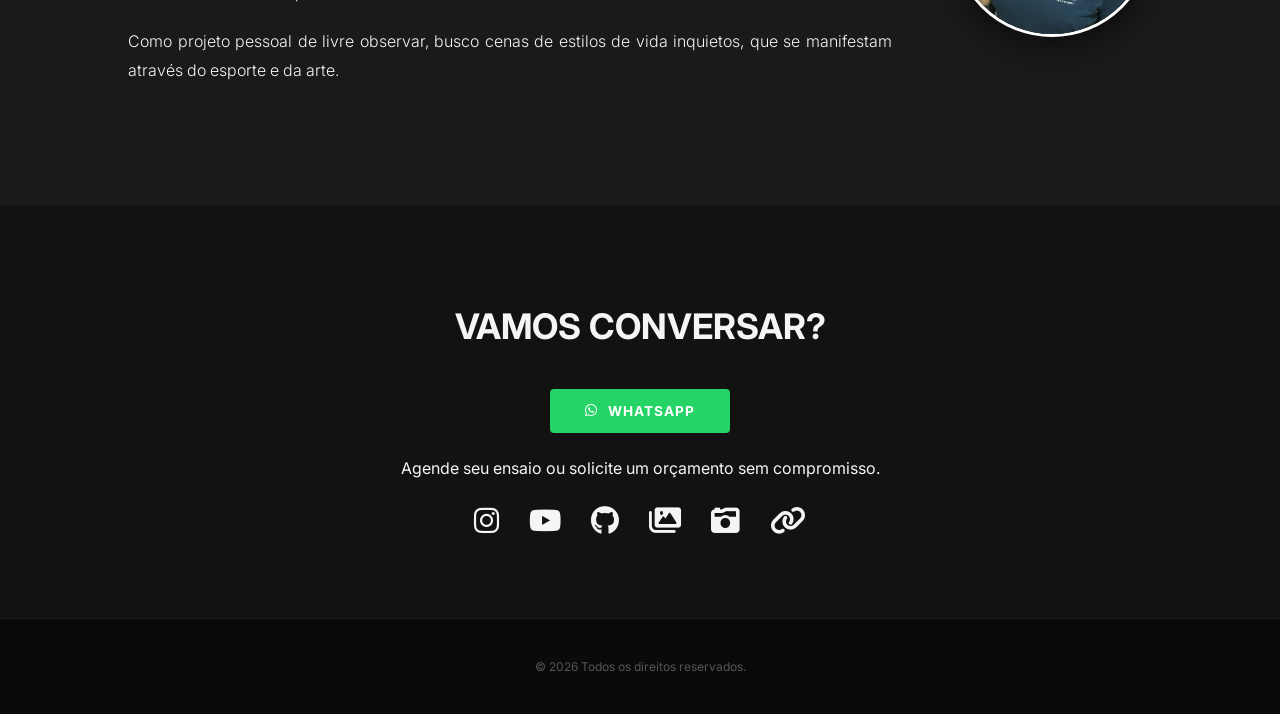
==== commit 39fbbf16: "update simples de texto" ====
--- a/index.html
+++ b/index.html
@@ -11,7 +11,7 @@
 <body>
 
     <header>
-        <div class="logo"><span class="destaque-tech">IMAGENS COM NATUREZA </span></div>
+        <div class="logo"><span class="destaque-tech">Nando Brandão </span></div>
         <nav>
             <a href="#portfolio">Portfólio</a>
             <a href="#sobre">Sobre</a>
@@ -22,8 +22,8 @@
     </header>
 
     <section id="hero">
-        <h2><span class="destaque-tech">N a n d o   B r a n d ã o </span></h2> 
-        <h1><span class="destaque-tech">Capturando a Essência</span></h1>
+        <h2><span class="destaque-tech">CAPTURANDO A NATUREZA</span></h2> 
+        <h1><span class="destaque-tech">IMAGENS COM ESSÊNCIA</span></h1>
         <p><span class="destaque-tech">Documentais, Esportes, Produtos, Eventos, Retratos e Ensaios Corporativos.</span></p>
         <a href="#portfolio" class="btn">Ver Trabalhos</a>
     </section>
@@ -32,8 +32,8 @@
     <section id="portfolio">
         <h2><span class="destaque-tech">Portfólio</span></h2>
         <div class="gallery">
-            <img src="https://picsum.photos/800/600?random=3" alt="Foto do ensaio 1">
-            <img src="https://picsum.photos/800/600?random=3" alt="Foto do ensaio 2">
+            <img src="https://picsum.photos/800/600?random=1" alt="Foto do ensaio 1">
+            <img src="https://picsum.photos/800/600?random=2" alt="Foto do ensaio 2">
             <img src="https://picsum.photos/800/600?random=3" alt="Foto do ensaio 3">
             <img src="https://picsum.photos/800/600?random=4" alt="Foto do ensaio 4">
             <img src="https://picsum.photos/800/600?random=5" alt="Foto do ensaio 5">
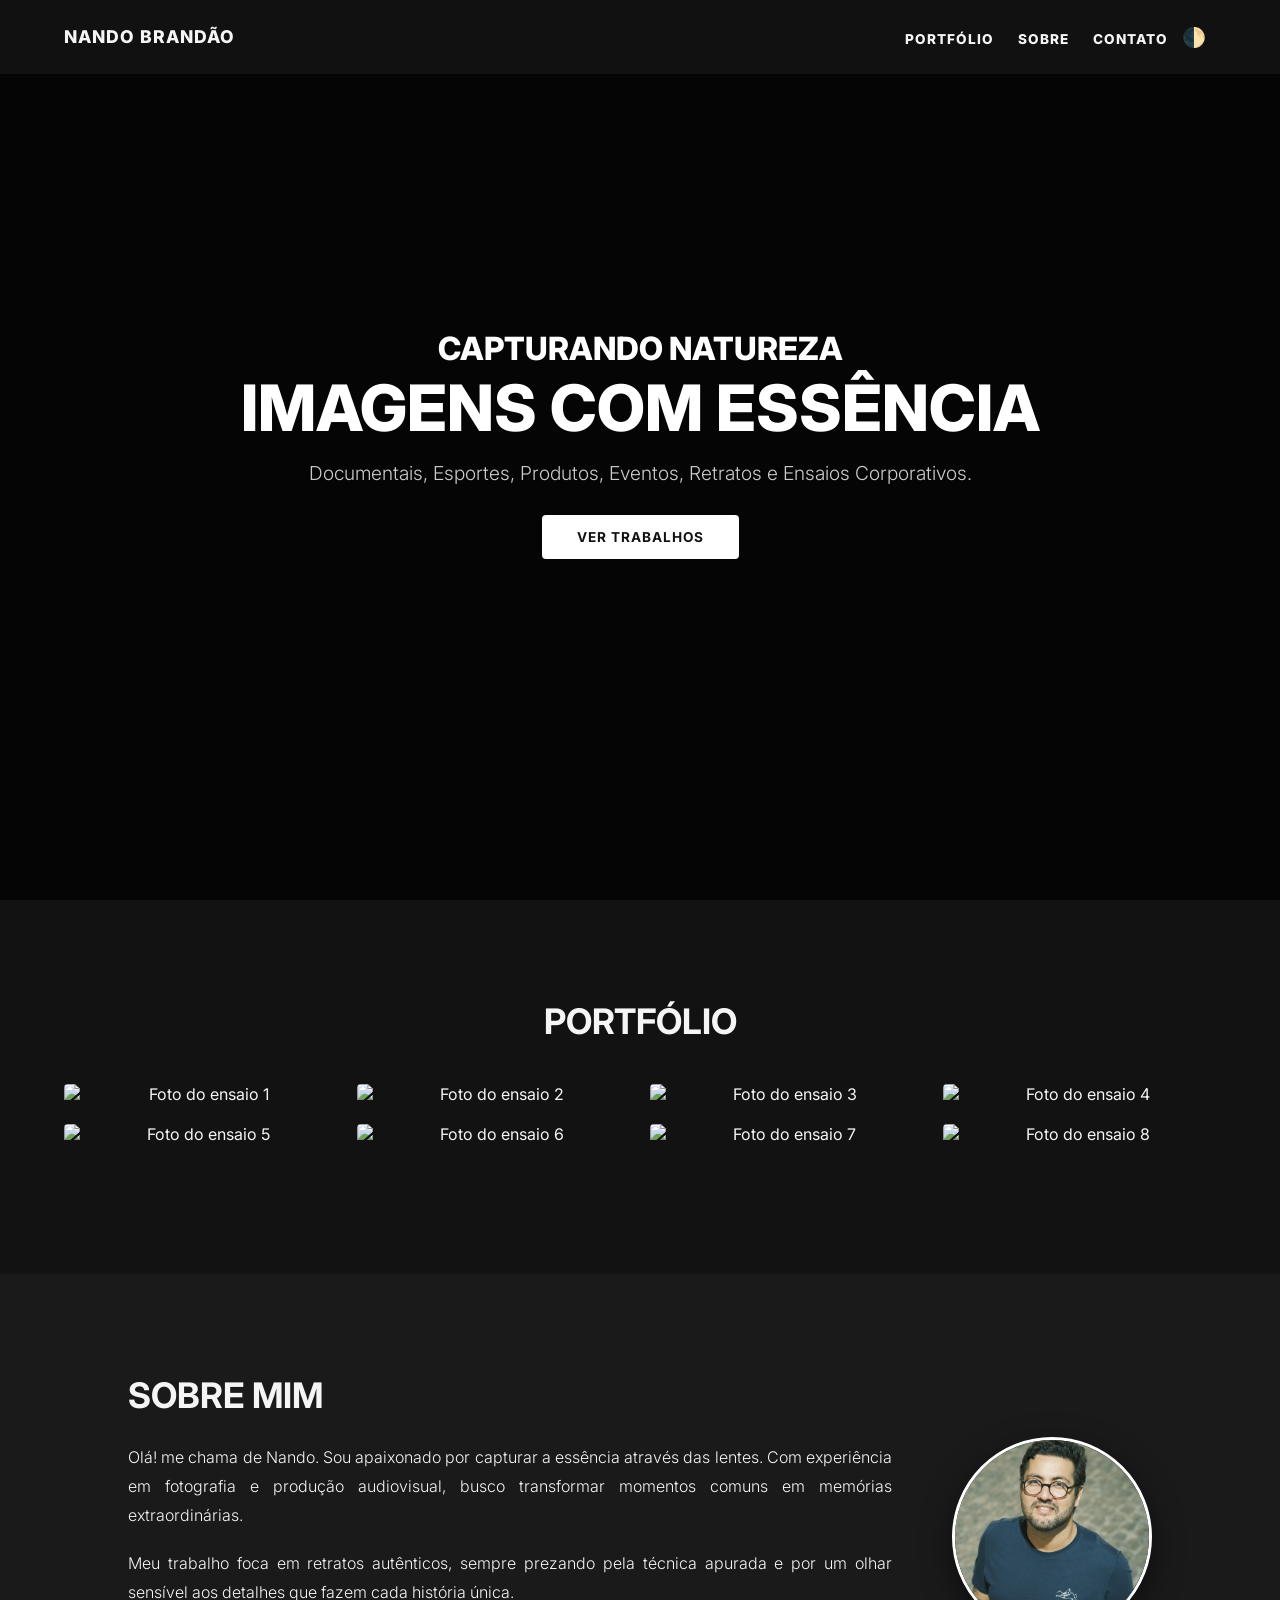
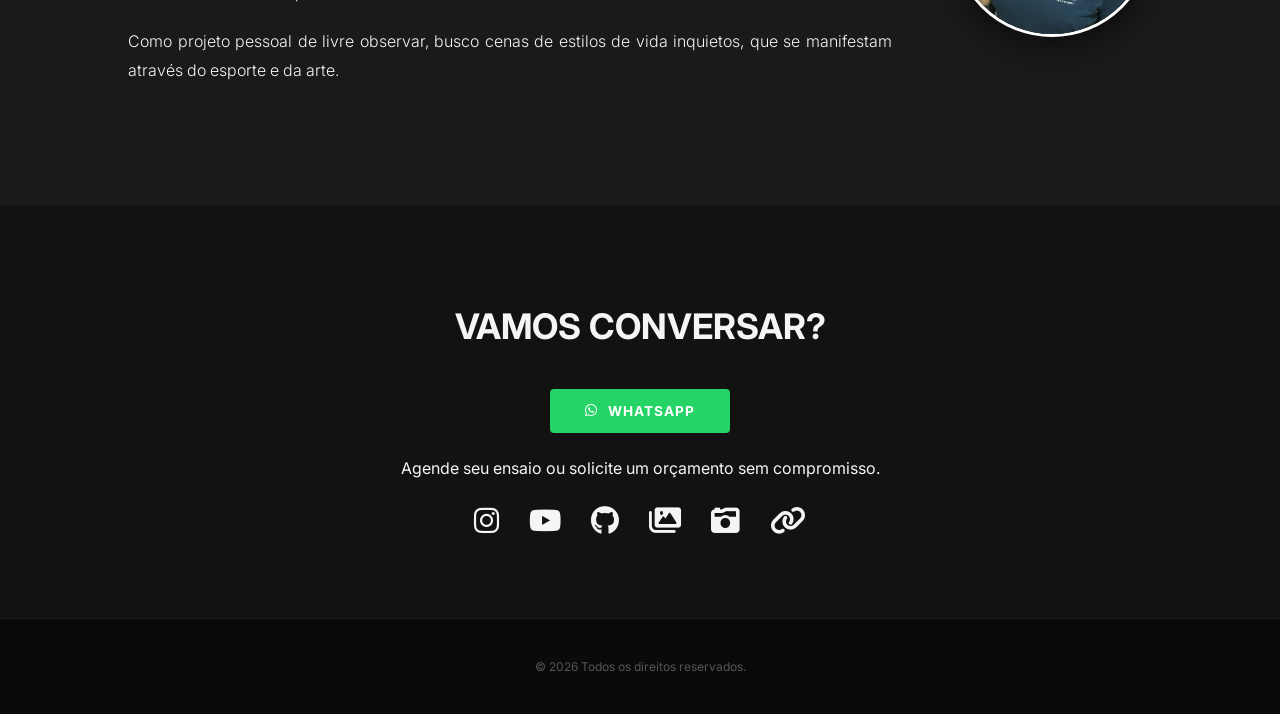
==== commit 8e0e7410: "update simples de texto" ====
--- a/index.html
+++ b/index.html
@@ -22,7 +22,7 @@
     </header>
 
     <section id="hero">
-        <h2><span class="destaque-tech">CAPTURANDO A NATUREZA</span></h2> 
+        <h2><span class="destaque-tech">CAPTURANDO NATUREZA</span></h2> 
         <h1><span class="destaque-tech">IMAGENS COM ESSÊNCIA</span></h1>
         <p><span class="destaque-tech">Documentais, Esportes, Produtos, Eventos, Retratos e Ensaios Corporativos.</span></p>
         <a href="#portfolio" class="btn">Ver Trabalhos</a>
